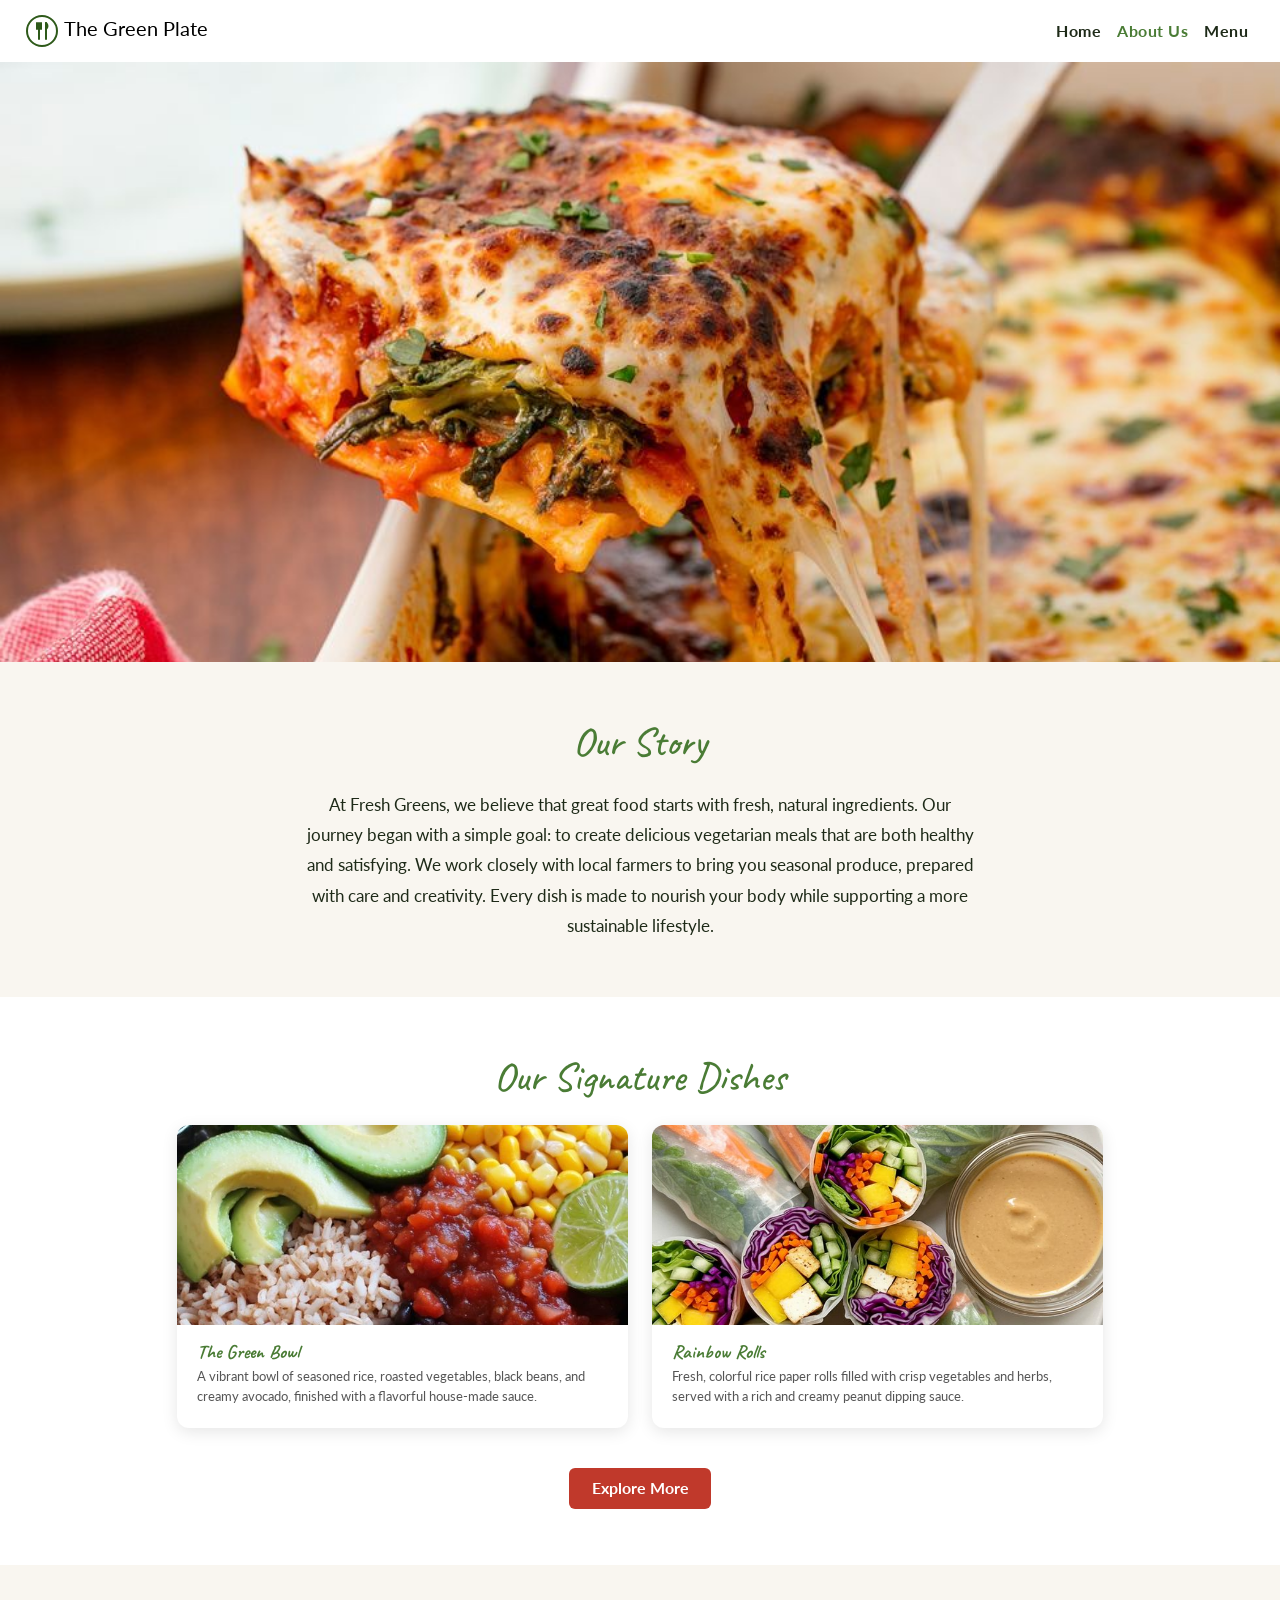
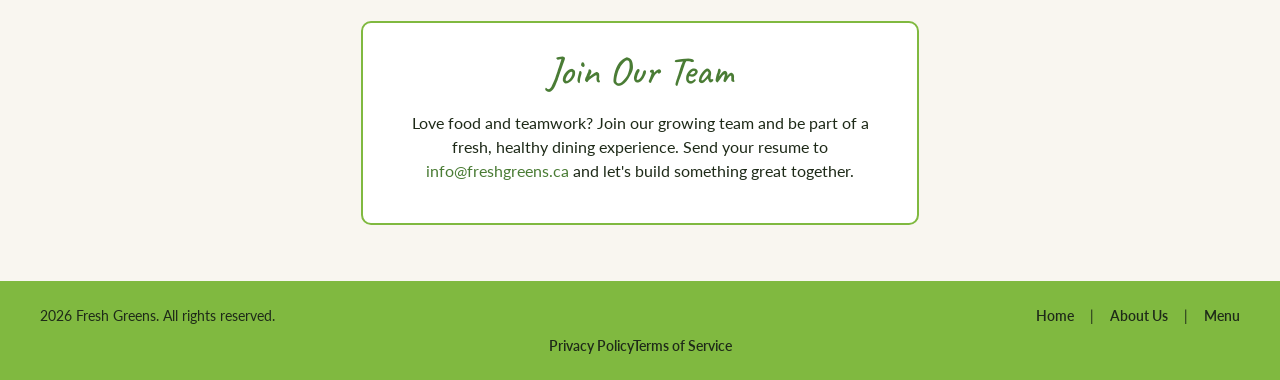
==== about.html @ a0d603f0 "add all files and images" ====
<!DOCTYPE html>
<html lang="en">
<head>
  <meta charset="UTF-8" />
  <meta name="viewport" content="width=device-width, initial-scale=1.0" />
  <meta name="description" content="Learn the story behind The Green Plate and discover our signature vegetarian dishes." />
  <title>About Us | The Green Plate</title>
 
  <!-- Google Fonts -->
  <link rel="preconnect" href="https://fonts.googleapis.com" />
  <link rel="preconnect" href="https://fonts.gstatic.com" crossorigin />
  <link href="https://fonts.googleapis.com/css2?family=Caveat:wght@500;700&family=Lato:wght@400;700&display=swap" rel="stylesheet" />
 
  <link href="https://cdn.jsdelivr.net/npm/bootstrap@5.3.3/dist/css/bootstrap.min.css" rel="stylesheet" />
 
  <link rel="stylesheet" href="https://cdnjs.cloudflare.com/ajax/libs/animate.css/4.1.1/animate.min.css" />
  <link rel="stylesheet" href="css/main.css" />
</head>
<body>
 
  <!-- Skip link  -->
  <a class="skip-link" href="#main-content">Skip to main content</a>
 
  <!-- ===== NAVBAR ===== -->
  <header>
    <nav class="navbar navbar-expand-lg" aria-label="Main navigation">
      <div class="container-fluid px-3 px-md-4">
 
        <!-- Brand: pure CSS text logo — no image file needed -->
        <a class="navbar-brand brand-logo" href="index.html" aria-label="The Green Plate – Home">
          <span class="brand-icon" aria-hidden="true">
            <svg xmlns="http://www.w3.org/2000/svg" viewBox="0 0 36 36" width="36" height="36" fill="none" stroke="#2e5a1a" stroke-width="2" stroke-linecap="round" stroke-linejoin="round">
              <circle cx="18" cy="18" r="15"/>
              <line x1="13" y1="10" x2="13" y2="16"/>
              <line x1="15" y1="10" x2="15" y2="16"/>
              <line x1="17" y1="10" x2="17" y2="16"/>
              <line x1="15" y1="16" x2="15" y2="26"/>
              <line x1="22" y1="10" x2="22" y2="26"/>
              <path d="M22 10 Q25 13 22 16"/>
            </svg>
          </span>
          <span class="brand-text">
            <span class="brand-the">The</span>
            <span class="brand-name">Green Plate</span>
          </span>
        </a>
 
        <button
          class="navbar-toggler"
          type="button"
          data-bs-toggle="collapse"
          data-bs-target="#mainNav"
          aria-controls="mainNav"
          aria-expanded="false"
          aria-label="Toggle navigation menu"
        >
          <span class="navbar-toggler-icon"></span>
        </button>
 
        <div class="collapse navbar-collapse" id="mainNav">
          <ul class="navbar-nav ms-auto" role="list">
            <li class="nav-item" role="listitem">
              <a class="nav-link" href="index.html">Home</a>
            </li>
            <li class="nav-item" role="listitem">
              <a class="nav-link active" aria-current="page" href="about.html">About Us</a>
            </li>
            <li class="nav-item" role="listitem">
              <a class="nav-link" href="menu.html">Menu</a>
            </li>
          </ul>
        </div>
 
      </div>
    </nav>
  </header>
 
  <!-- MAIN CONTENT  -->
  <main id="main-content">
 
    <!--  Hero  -->
    <section class="hero" aria-label="Hero banner of colourful vegetarian food">
      <picture>
        <source  media="(min-width: 768px)" />
        <img
          src="images/header image.jpg"
          alt="An artistic arrangement of colourful vegetarian dishes"
          class="animate__animated animate__fadeIn"
        />
      </picture>
    </section>
 
    <!-- ── Our Story ── -->
    <section class="section-pad" aria-labelledby="story-heading">
      <div class="container">
        <h2 class="section-title animate__animated animate__fadeInUp" id="story-heading">Our Story</h2>
 
        <!-- Centre-aligned readable paragraph — max-width keeps line length comfortable -->
        <p class="story-text text-center mx-auto">
          At Fresh Greens, we believe that great food starts with fresh, natural ingredients.
          Our journey began with a simple goal: to create delicious vegetarian meals that are
          both healthy and satisfying. We work closely with local farmers to bring you seasonal
          produce, prepared with care and creativity. Every dish is made to nourish your body
          while supporting a more sustainable lifestyle.
        </p>
      </div>
    </section>
 
    <!-- ── Signature Dishes ── -->
    <section class="section-pad bg-white" aria-labelledby="signature-heading">
      <div class="container">
        <h2 class="section-title" id="signature-heading">Our Signature Dishes</h2>

        <div class="row g-4 justify-content-center">

          <div class="col-12 col-sm-10 col-md-5">
            <article class="signature-card" aria-label="Signature dish: Buddha Bowl">
              <picture>
                <source  media="(min-width: 768px)" />
                <img
                  src="images/Fresh The Green Bowl.jpg"
                  alt="Colourful Buddha bowl with seasoned rice, roasted vegetables, black beans, and creamy avocado"
                  loading="lazy"
                />
              </picture>
              <div class="card-body">
                <h3 class="dish-name" style="font-size:1.2rem;">The Green Bowl</h3>
                <p class="dish-desc">
                  A vibrant bowl of seasoned rice, roasted vegetables, black beans, and creamy
                  avocado, finished with a flavorful house-made sauce.
                </p>
              </div>
            </article>
          </div>
 
          <!-- Card 2: Rice Paper Rolls -->
          <div class="col-12 col-sm-10 col-md-5">
            <article class="signature-card" aria-label="Signature dish: Rice Paper Rolls">
              <picture>
                <source  media="(min-width: 768px)" />
                <img
                  src="images/Rainbow Rolls.jpg"
                  alt="Fresh colourful rice paper rolls filled with vegetables and herbs, served with peanut dipping sauce"
                  loading="lazy"
                />
              </picture>
              <div class="card-body">
                <h3 class="dish-name" style="font-size:1.2rem;">Rainbow Rolls</h3>
                <p class="dish-desc">
                  Fresh, colorful rice paper rolls filled with crisp vegetables and herbs,
                  served with a rich and creamy peanut dipping sauce.
                </p>
              </div>
            </article>
          </div>
 
        </div>

        <div class="text-center mt-4">
          <a href="menu.html" class="btn-explore" aria-label="Explore our full menu">Explore More</a>
        </div>
 
      </div>
    </section>
 
    <!-- ── Join Our Team ── -->
    <section class="section-pad" aria-labelledby="team-heading">
      <div class="container">
        <div class="join-box col-12 col-md-8 col-lg-6 mx-auto">
          <h2 id="team-heading" class="section-title mb-3">Join Our Team</h2>
          <p>
            Love food and teamwork? Join our growing team and be part of a fresh,
            healthy dining experience. Send your resume to
            <a href="mailto:info@freshgreens.ca" aria-label="Email us at info@freshgreens.ca">
              info@freshgreens.ca
            </a>
            and let's build something great together.
          </p>
        </div>
      </div>
    </section>
 
  </main>
 
  <!-- FOOTER -->
  <footer>
    <div class="container-fluid px-3 px-md-4">
      <div class="row align-items-center gy-2">
        <div class="col-12 col-md-6">
          <p class="mb-0"> 2026 Fresh Greens. All rights reserved.</p>
        </div>
        <div class="col-12 col-md-6 text-md-end">
          <nav aria-label="Footer navigation">
            <ul class="footer-links justify-content-md-end">
              <li><a href="index.html">Home</a></li>
              <li><a href="about.html">About Us</a></li>
              <li><a href="menu.html">Menu</a></li>
            </ul>
          </nav>
        </div>
        <div class="col-12 text-center mt-2">
          <a href="#">Privacy Policy</a><a href="#">Terms of Service</a>
        </div>
      </div>
    </div>
  </footer>
 
  <script src="https://cdn.jsdelivr.net/npm/bootstrap@5.3.3/dist/js/bootstrap.bundle.min.js"></script>
 
</body>
</html>
---- css/main.css ----
:root {
  /* Brand colours */
  --clr-primary:   #4a7c35;   /* dark green — main brand */
  --clr-secondary: #80b940;   /* lime green  — accents / footer bg */
  --clr-accent:    #c0392b;   /* red         — CTA buttons / nav open */
  --clr-light:     #f9f6f0;   /* warm off-white background */
  --clr-dark:      #1e2a18;   /* near-black text */
  --clr-muted:     #5a6b4e;   /* muted green for subtitles */

  /* Bootstrap colour overrides */
  --bs-primary:        var(--clr-primary);
  --bs-primary-rgb:    74, 124, 53;
  --bs-link-color:     var(--clr-primary);
  --bs-body-bg:        var(--clr-light);
  --bs-body-color:     var(--clr-dark);

  /* Typography */
  --font-display: 'Caveat', cursive;          /* headings / display */
  --font-body:    'Lato', sans-serif;         /* body copy */

  /* Spacing */
  --section-gap: 3.5rem;
}

/* ---------- Base ---------- */
*, *::before, *::after { box-sizing: border-box; }

body {
  font-family: var(--font-body);
  background-color: var(--clr-light);
  color: var(--clr-dark);
}

h1, h2, h3, h4 {
  font-family: var(--font-display);
  color: var(--clr-primary);
}

a {
  color: var(--clr-primary);
  text-decoration: none;
}
a:hover { color: var(--clr-accent); text-decoration: underline; }

img {
  /* Images scale to their container and never overflow */
  max-width: 100%;
  height: auto;
  display: block;
}

/* ---------- Skip Link (accessibility) ---------- */
.skip-link {
  position: absolute;
  top: -999px;
  left: 0;
  background: var(--clr-accent);
  color: #fff;
  padding: .5rem 1rem;
  z-index: 9999;
  font-weight: 700;
  border-radius: 0 0 4px 0;
}
.skip-link:focus { top: 0; }

/* ---------- Navbar ---------- */
.navbar {
  background-color: #fff;
  box-shadow: 0 2px 8px rgba(0,0,0,.08);
}

/* Logo image inside navbar */
.navbar-brand img {
  height: 60px;
  width: auto;
}

/* Hamburger lines — custom green colour */
.navbar-toggler {
  border: none;
  padding: .25rem .5rem;
}
.navbar-toggler:focus { box-shadow: 0 0 0 3px rgba(74,124,53,.35); }

.navbar-toggler-icon {
  /* Override Bootstrap default with green lines */
  background-image: url("data:image/svg+xml,%3Csvg xmlns='http://www.w3.org/2000/svg' viewBox='0 0 30 30'%3E%3Cpath stroke='%234a7c35' stroke-width='2.5' stroke-linecap='round' d='M4 7h22M4 15h22M4 23h22'/%3E%3C/svg%3E");
}

/* Nav links */
.navbar-nav .nav-link {
  font-family: var(--font-body);
  font-weight: 700;
  font-size: 1rem;
  color: var(--clr-dark);
  padding: .5rem 1rem;
  letter-spacing: .03em;
  transition: color .2s;
}
.navbar-nav .nav-link:hover,
.navbar-nav .nav-link.active {
  color: var(--clr-primary);
}

/* Mobile nav dropdown background */
@media (max-width: 991.98px) {
  .navbar-collapse {
    background-color: var(--clr-accent);
    border-radius: 0 0 8px 8px;
    padding: 1rem 1.5rem;
  }
  .navbar-nav .nav-link {
    color: #fff;
    font-size: 1.25rem;
  }
  .navbar-nav .nav-link:hover { color: var(--clr-light); }
}

/* ---------- Hero Banner ---------- */
.hero {
  width: 100%;
  overflow: hidden;
  max-height: 420px;
}
.hero picture,
.hero img {
  width: 100%;
  height: 100%;
  object-fit: cover;
  object-position: center;
}

/* ---------- Section headings ---------- */
.section-title {
  font-family: var(--font-display);
  font-size: clamp(1.75rem, 4vw, 2.5rem);
  color: var(--clr-primary);
  text-align: center;
  margin-bottom: 1.5rem;
}

/* ---------- Home page — gallery thumbnails ---------- */
.gallery-grid {
  display: grid;
  grid-template-columns: repeat(auto-fit, minmax(140px, 1fr));
  gap: 1rem;
  padding: 0 1rem;
}
.gallery-grid img {
  width: 100%;
  aspect-ratio: 1 / 1;
  object-fit: cover;
  border-radius: 8px;
  box-shadow: 0 2px 10px rgba(0,0,0,.12);
  transition: transform .3s, box-shadow .3s;
}
.gallery-grid img:hover {
  transform: scale(1.04);
  box-shadow: 0 6px 20px rgba(0,0,0,.2);
}

/* ---------- Opening Hours table ---------- */
.hours-table {
  border-collapse: collapse;
  width: 100%;
  max-width: 500px;
  margin: 0 auto;
  border-radius: 8px;
  overflow: hidden;
  box-shadow: 0 2px 12px rgba(0,0,0,.1);
}
.hours-table thead tr {
  background-color: var(--clr-primary);
  color: #fff;
}
.hours-table thead th {
  padding: .75rem 1.25rem;
  font-family: var(--font-body);
  font-weight: 700;
  text-align: center;
  letter-spacing: .05em;
}
.hours-table tbody tr:nth-child(odd)  { background-color: #e8f3de; }
.hours-table tbody tr:nth-child(even) { background-color: #d0e9b8; }
.hours-table tbody td {
  padding: .75rem 1.25rem;
  text-align: center;
  font-weight: 600;
  letter-spacing: .04em;
}

/* ---------- Contact section ---------- */
.contact-section {
  background-color: #fff;
  border-radius: 12px;
  padding: 2rem;
  box-shadow: 0 2px 12px rgba(0,0,0,.08);
}
.contact-label {
  font-weight: 700;
  color: var(--clr-primary);
}

/* ---------- About page — story text ---------- */
.story-text {
  font-size: 1.05rem;
  line-height: 1.8;
  max-width: 680px;
  margin: 0 auto;
}

/* Signature dish cards */
.signature-card {
  background: #fff;
  border-radius: 12px;
  overflow: hidden;
  box-shadow: 0 4px 16px rgba(0,0,0,.1);
  transition: transform .3s;
}
.signature-card:hover { transform: translateY(-4px); }
.signature-card img {
  width: 100%;
  height: 200px;
  object-fit: cover;
}
.signature-card .card-body { padding: 1rem 1.25rem; }

/* Explore button */
.btn-explore {
  background-color: var(--clr-accent);
  color: #fff;
  border: none;
  padding: .55rem 1.4rem;
  border-radius: 6px;
  font-weight: 700;
  transition: background .2s, transform .2s;
  display: inline-block;
  margin-top: 1rem;
}
.btn-explore:hover {
  background-color: #a93226;
  color: #fff;
  transform: scale(1.03);
}

/* Join team box */
.join-box {
  background: #fff;
  border: 2px solid var(--clr-secondary);
  border-radius: 10px;
  padding: 1.5rem 2rem;
  text-align: center;
}

/* ---------- Menu page ---------- */
.menu-section-title {
  font-family: var(--font-body);
  font-weight: 700;
  font-size: 1.1rem;
  color: var(--clr-dark);
  border-bottom: 2px solid var(--clr-secondary);
  padding-bottom: .4rem;
  margin-bottom: 1rem;
}

/* Individual menu dish card */
.dish-card {
  display: flex;
  gap: 1rem;
  align-items: flex-start;
  background: #fff;
  border-radius: 10px;
  padding: .9rem;
  margin-bottom: .9rem;
  box-shadow: 0 2px 8px rgba(0,0,0,.07);
  transition: box-shadow .25s;
}
.dish-card:hover { box-shadow: 0 4px 16px rgba(0,0,0,.14); }
.dish-card img {
  width: 90px;
  height: 90px;
  object-fit: cover;
  border-radius: 8px;
  flex-shrink: 0;
}
.dish-info { flex: 1; }
.dish-name {
  font-weight: 700;
  color: var(--clr-primary);
  font-size: .95rem;
  margin-bottom: .2rem;
}
.dish-desc {
  font-size: .82rem;
  color: #555;
  margin-bottom: .3rem;
  line-height: 1.5;
}
.dish-price {
  font-weight: 800;
  color: var(--clr-accent);
  font-size: 1rem;
}

/* ---------- Clickable image banners (combo + rewards) ---------- */
.combo-banner,
.rewards-box {
  position: relative;
  border-radius: 12px;
  overflow: hidden;
  display: block;
  text-decoration: none;
  cursor: pointer;
}

.combo-banner img,
.rewards-box img {
  width: 100%;
  height: 200px;
  object-fit: cover;
  opacity: 1;
  display: block;
  transition: transform 0.3s;
}

.combo-banner:hover img,
.rewards-box:hover img {
  transform: scale(1.03);
}

.banner-overlay {
  position: absolute;
  inset: 0;
  background: rgba(0, 0, 0, 0.38);
  display: flex;
  align-items: center;
  justify-content: center;
  transition: background 0.2s;
}

.combo-banner:hover .banner-overlay,
.rewards-box:hover .banner-overlay {
  background: rgba(0, 0, 0, 0.52);
}

.banner-label {
  font-family: var(--font-display);
  font-size: 2.2rem;
  color: #fff;
  font-weight: 700;
  letter-spacing: 0.5px;
  text-align: center;
}

/* ---------- Footer ---------- */
footer {
  background-color: var(--clr-secondary);
  color: var(--clr-dark);
  padding: 1.5rem 1rem;
  font-size: .9rem;
}
footer a { color: var(--clr-dark); font-weight: 600; }
footer a:hover { color: var(--clr-primary); }
.footer-links { list-style: none; padding: 0; margin: 0; display: flex; flex-wrap: wrap; gap: .5rem 1rem; }
.footer-links li + li::before { content: '|'; margin-right: 1rem; }

/* ---------- Utility ---------- */
.section-pad { padding-top: var(--section-gap); padding-bottom: var(--section-gap); }
.text-green  { color: var(--clr-primary)  }
.text-red    { color: var(--clr-accent) ; }

/* ---------- Responsive tweaks ---------- */
@media (min-width: 768px) {
  /* Tablet: hero taller */
  .hero { max-height: 520px; }

  /* Gallery 3-up on tablet */
  .gallery-grid { grid-template-columns: repeat(3, 1fr); }
}

@media (min-width: 992px) {
  /* Desktop: hero full height */
  .hero { max-height: 600px; }

  /* Larger dish card images on desktop */
  .dish-card img { width: 120px; height: 120px; }
}
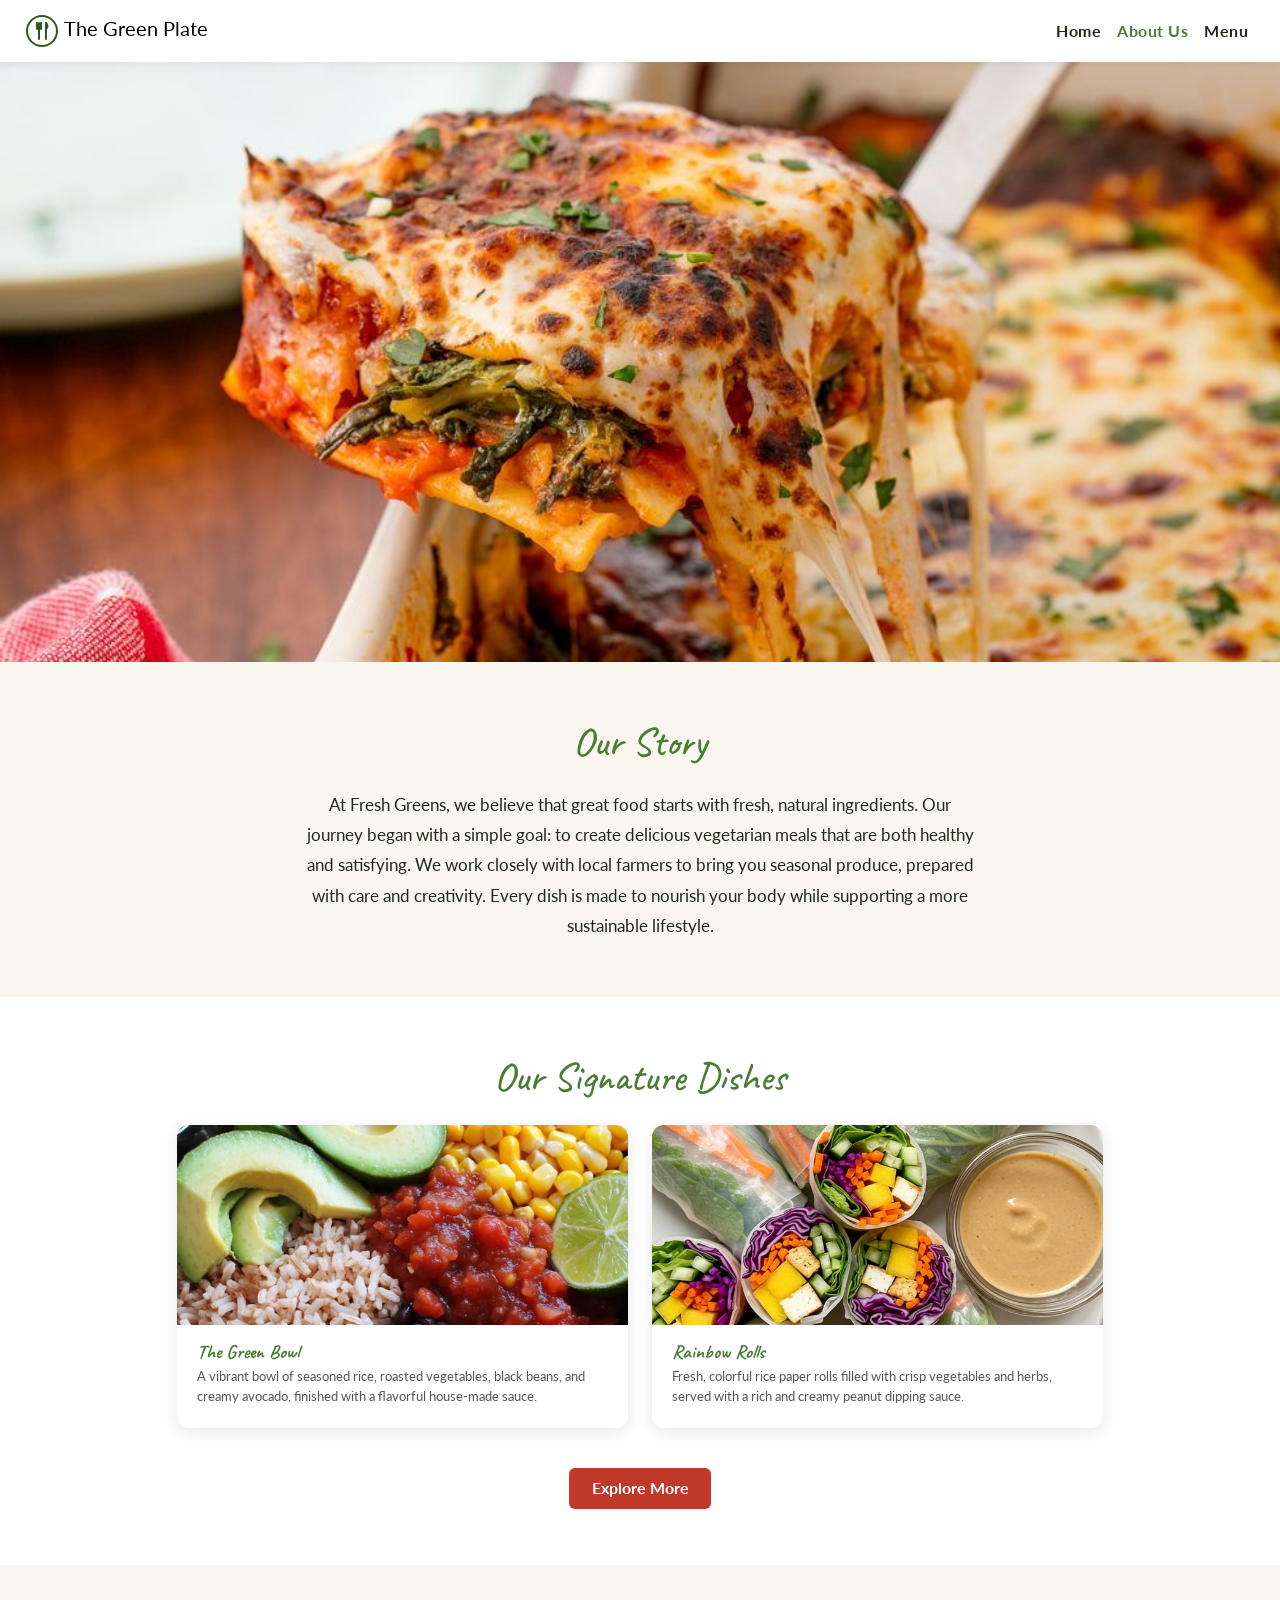
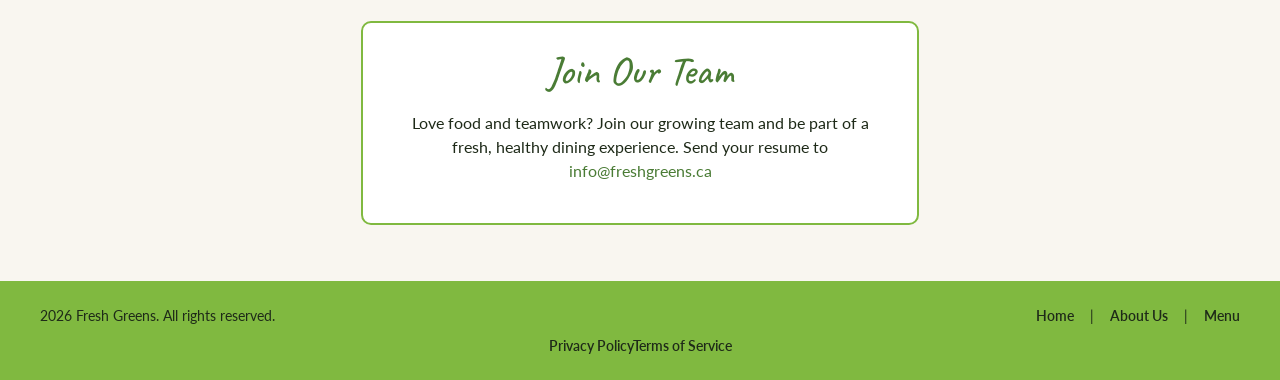
==== commit 0e6f5a2b: "add changes" ====
--- a/about.html
+++ b/about.html
@@ -1,42 +1,47 @@
 <!DOCTYPE html>
 <html lang="en">
+
 <head>
   <meta charset="UTF-8" />
   <meta name="viewport" content="width=device-width, initial-scale=1.0" />
-  <meta name="description" content="Learn the story behind The Green Plate and discover our signature vegetarian dishes." />
+  <meta name="description"
+    content="Learn the story behind The Green Plate and discover our signature vegetarian dishes." />
   <title>About Us | The Green Plate</title>
- 
+
   <!-- Google Fonts -->
   <link rel="preconnect" href="https://fonts.googleapis.com" />
   <link rel="preconnect" href="https://fonts.gstatic.com" crossorigin />
-  <link href="https://fonts.googleapis.com/css2?family=Caveat:wght@500;700&family=Lato:wght@400;700&display=swap" rel="stylesheet" />
- 
+  <link href="https://fonts.googleapis.com/css2?family=Caveat:wght@500;700&family=Lato:wght@400;700&display=swap"
+    rel="stylesheet" />
+
   <link href="https://cdn.jsdelivr.net/npm/bootstrap@5.3.3/dist/css/bootstrap.min.css" rel="stylesheet" />
- 
+
   <link rel="stylesheet" href="https://cdnjs.cloudflare.com/ajax/libs/animate.css/4.1.1/animate.min.css" />
   <link rel="stylesheet" href="css/main.css" />
 </head>
+
 <body>
- 
+
   <!-- Skip link  -->
   <a class="skip-link" href="#main-content">Skip to main content</a>
- 
+
   <!-- ===== NAVBAR ===== -->
   <header>
     <nav class="navbar navbar-expand-lg" aria-label="Main navigation">
       <div class="container-fluid px-3 px-md-4">
- 
+
         <!-- Brand: pure CSS text logo — no image file needed -->
         <a class="navbar-brand brand-logo" href="index.html" aria-label="The Green Plate – Home">
           <span class="brand-icon" aria-hidden="true">
-            <svg xmlns="http://www.w3.org/2000/svg" viewBox="0 0 36 36" width="36" height="36" fill="none" stroke="#2e5a1a" stroke-width="2" stroke-linecap="round" stroke-linejoin="round">
-              <circle cx="18" cy="18" r="15"/>
-              <line x1="13" y1="10" x2="13" y2="16"/>
-              <line x1="15" y1="10" x2="15" y2="16"/>
-              <line x1="17" y1="10" x2="17" y2="16"/>
-              <line x1="15" y1="16" x2="15" y2="26"/>
-              <line x1="22" y1="10" x2="22" y2="26"/>
-              <path d="M22 10 Q25 13 22 16"/>
+            <svg xmlns="http://www.w3.org/2000/svg" viewBox="0 0 36 36" width="36" height="36" fill="none"
+              stroke="#2e5a1a" stroke-width="2" stroke-linecap="round" stroke-linejoin="round">
+              <circle cx="18" cy="18" r="15" />
+              <line x1="13" y1="10" x2="13" y2="16" />
+              <line x1="15" y1="10" x2="15" y2="16" />
+              <line x1="17" y1="10" x2="17" y2="16" />
+              <line x1="15" y1="16" x2="15" y2="26" />
+              <line x1="22" y1="10" x2="22" y2="26" />
+              <path d="M22 10 Q25 13 22 16" />
             </svg>
           </span>
           <span class="brand-text">
@@ -44,19 +49,12 @@
             <span class="brand-name">Green Plate</span>
           </span>
         </a>
- 
-        <button
-          class="navbar-toggler"
-          type="button"
-          data-bs-toggle="collapse"
-          data-bs-target="#mainNav"
-          aria-controls="mainNav"
-          aria-expanded="false"
-          aria-label="Toggle navigation menu"
-        >
+
+        <button class="navbar-toggler" type="button" data-bs-toggle="collapse" data-bs-target="#mainNav"
+          aria-controls="mainNav" aria-expanded="false" aria-label="Toggle navigation menu">
           <span class="navbar-toggler-icon"></span>
         </button>
- 
+
         <div class="collapse navbar-collapse" id="mainNav">
           <ul class="navbar-nav ms-auto" role="list">
             <li class="nav-item" role="listitem">
@@ -70,31 +68,27 @@
             </li>
           </ul>
         </div>
- 
+
       </div>
     </nav>
   </header>
- 
+
   <!-- MAIN CONTENT  -->
   <main id="main-content">
- 
+
     <!--  Hero  -->
     <section class="hero" aria-label="Hero banner of colourful vegetarian food">
       <picture>
-        <source  media="(min-width: 768px)" />
-        <img
-          src="images/header image.jpg"
-          alt="An artistic arrangement of colourful vegetarian dishes"
-          class="animate__animated animate__fadeIn"
-        />
+        <source srcset="images/header-image.jpg" media="(min-width: 768px)" />
+        <img src="images/header-image.jpg" alt="..." />
       </picture>
     </section>
- 
+
     <!-- ── Our Story ── -->
     <section class="section-pad" aria-labelledby="story-heading">
       <div class="container">
         <h2 class="section-title animate__animated animate__fadeInUp" id="story-heading">Our Story</h2>
- 
+
         <!-- Centre-aligned readable paragraph — max-width keeps line length comfortable -->
         <p class="story-text text-center mx-auto">
           At Fresh Greens, we believe that great food starts with fresh, natural ingredients.
@@ -105,7 +99,7 @@
         </p>
       </div>
     </section>
- 
+
     <!-- ── Signature Dishes ── -->
     <section class="section-pad bg-white" aria-labelledby="signature-heading">
       <div class="container">
@@ -116,12 +110,10 @@
           <div class="col-12 col-sm-10 col-md-5">
             <article class="signature-card" aria-label="Signature dish: Buddha Bowl">
               <picture>
-                <source  media="(min-width: 768px)" />
-                <img
-                  src="images/Fresh The Green Bowl.jpg"
+                <source media="(min-width: 768px)" />
+                <img src="images/Fresh-The Green-Bowl.jpg"
                   alt="Colourful Buddha bowl with seasoned rice, roasted vegetables, black beans, and creamy avocado"
-                  loading="lazy"
-                />
+                  loading="lazy" />
               </picture>
               <div class="card-body">
                 <h3 class="dish-name" style="font-size:1.2rem;">The Green Bowl</h3>
@@ -132,17 +124,15 @@
               </div>
             </article>
           </div>
- 
+
           <!-- Card 2: Rice Paper Rolls -->
           <div class="col-12 col-sm-10 col-md-5">
             <article class="signature-card" aria-label="Signature dish: Rice Paper Rolls">
               <picture>
-                <source  media="(min-width: 768px)" />
-                <img
-                  src="images/Rainbow Rolls.jpg"
+                <source media="(min-width: 768px)" />
+                <img src="images/Rainbow-Rolls.jpg"
                   alt="Fresh colourful rice paper rolls filled with vegetables and herbs, served with peanut dipping sauce"
-                  loading="lazy"
-                />
+                  loading="lazy" />
               </picture>
               <div class="card-body">
                 <h3 class="dish-name" style="font-size:1.2rem;">Rainbow Rolls</h3>
@@ -153,16 +143,16 @@
               </div>
             </article>
           </div>
- 
+
         </div>
 
         <div class="text-center mt-4">
           <a href="menu.html" class="btn-explore" aria-label="Explore our full menu">Explore More</a>
         </div>
- 
-      </div>
-    </section>
- 
+
+      </div>
+    </section>
+
     <!-- ── Join Our Team ── -->
     <section class="section-pad" aria-labelledby="team-heading">
       <div class="container">
@@ -174,14 +164,14 @@
             <a href="mailto:info@freshgreens.ca" aria-label="Email us at info@freshgreens.ca">
               info@freshgreens.ca
             </a>
-            and let's build something great together.
+
           </p>
         </div>
       </div>
     </section>
- 
+
   </main>
- 
+
   <!-- FOOTER -->
   <footer>
     <div class="container-fluid px-3 px-md-4">
@@ -204,8 +194,9 @@
       </div>
     </div>
   </footer>
- 
+
   <script src="https://cdn.jsdelivr.net/npm/bootstrap@5.3.3/dist/js/bootstrap.bundle.min.js"></script>
- 
+
 </body>
+
 </html>
